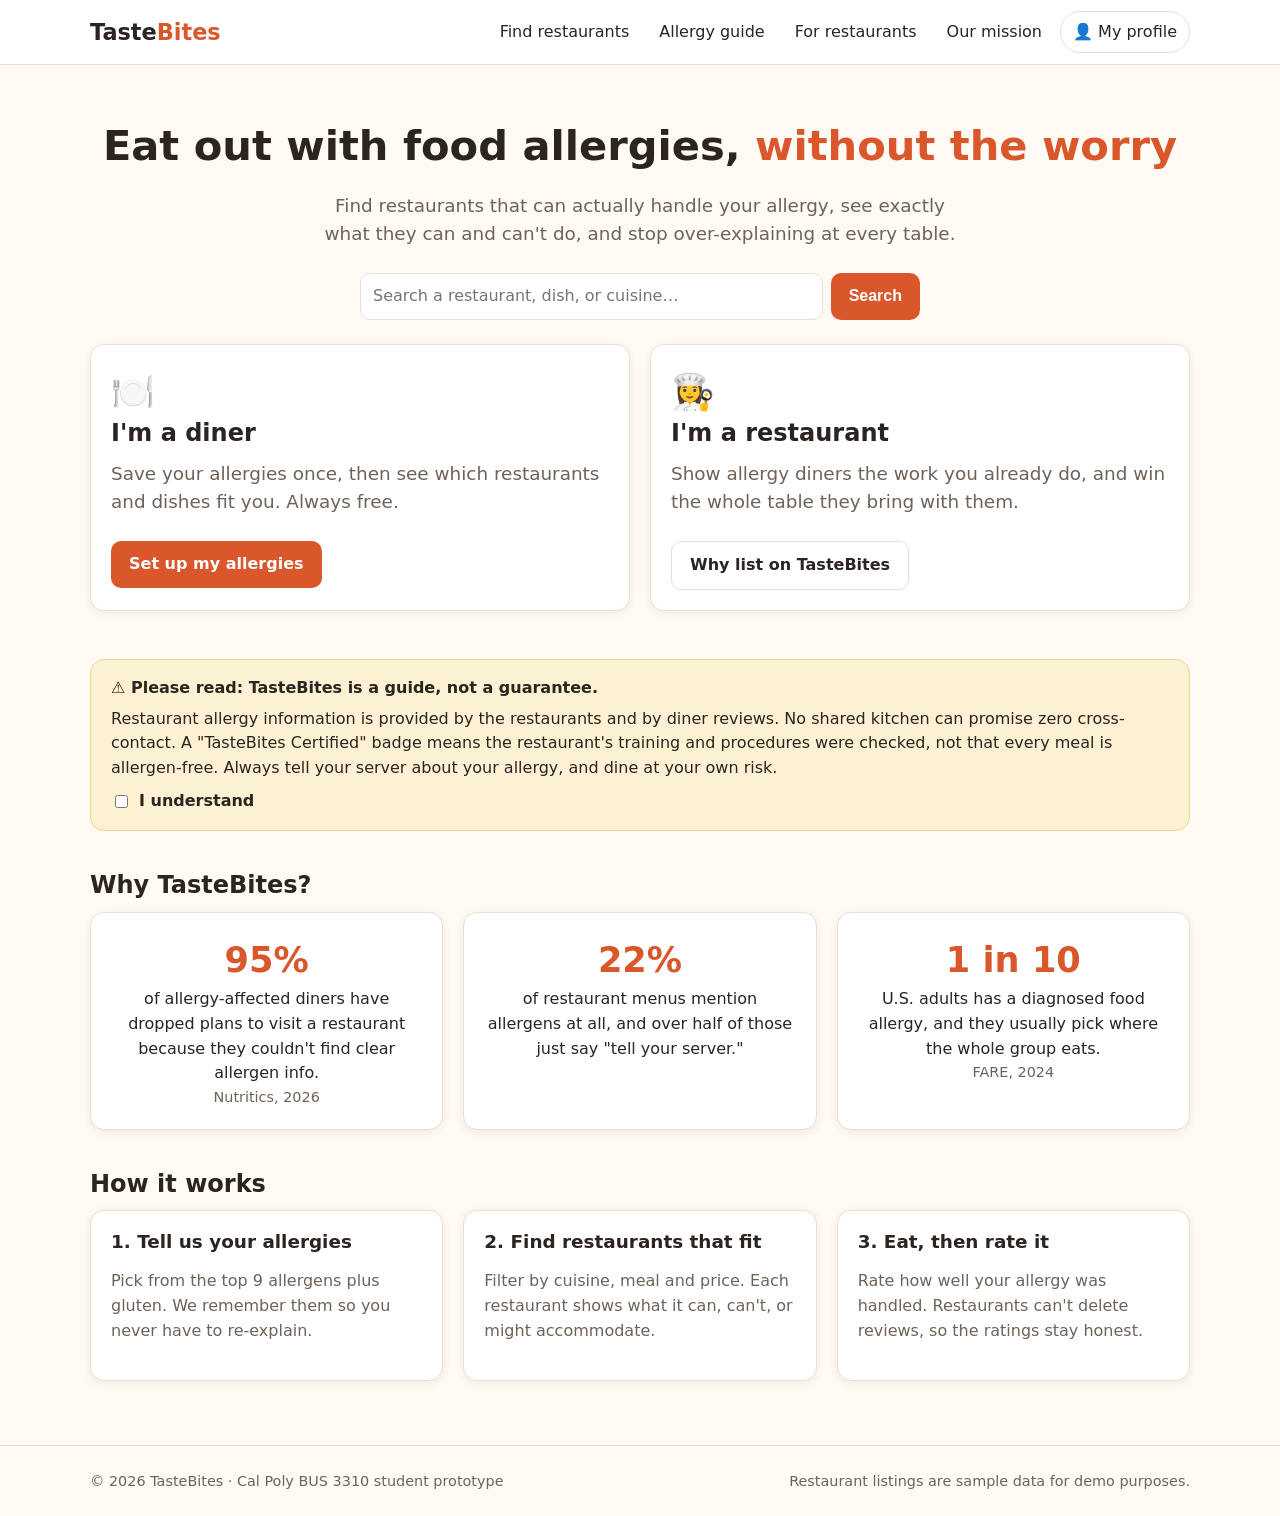
==== index.html @ 75a5776f "Add first TasteBites website prototype Plain HTML/CSS/JS site with 8 pages based on the project docs" ====
<!DOCTYPE html>
<html lang="en">
<head>
  <meta charset="UTF-8">
  <meta name="viewport" content="width=device-width, initial-scale=1.0">
  <title>TasteBites – Eat out with food allergies, confidently</title>
  <meta name="description" content="TasteBites connects diners who have food allergies with restaurants that can accommodate them.">
  <link rel="stylesheet" href="css/styles.css">
</head>
<body>

  <!-- ===== Header (same on every page) ===== -->
  <header class="site-header">
    <div class="container">
      <a class="logo" href="index.html">Taste<span>Bites</span></a>
      <button class="menu-toggle" aria-label="Open menu" aria-expanded="false">☰</button>
      <nav class="nav-links">
        <a href="find.html">Find restaurants</a>
        <a href="learn.html">Allergy guide</a>
        <a href="for-restaurants.html">For restaurants</a>
        <a href="about.html">Our mission</a>
        <a href="profile.html" class="profile-link">👤 My profile</a>
      </nav>
    </div>
  </header>

  <main>
    <div class="container">

      <!-- ===== Opening screen: search + "who are you?" ===== -->
      <section class="hero">
        <h1>Eat out with food allergies, <span style="color: var(--brand)">without the worry</span></h1>
        <p>Find restaurants that can actually handle your allergy, see exactly what they can and can't do, and stop over-explaining at every table.</p>

        <form class="search-big" action="find.html" method="get" role="search">
          <input type="search" name="q" placeholder="Search a restaurant, dish, or cuisine…" aria-label="Search restaurants">
          <button class="btn" type="submit">Search</button>
        </form>

        <div class="role-choice">
          <a class="card role-card" href="profile.html">
            <div class="emoji">🍽️</div>
            <h2>I'm a diner</h2>
            <p class="muted">Save your allergies once, then see which restaurants and dishes fit you. Always free.</p>
            <span class="btn">Set up my allergies</span>
          </a>
          <a class="card role-card" href="for-restaurants.html">
            <div class="emoji">👩‍🍳</div>
            <h2>I'm a restaurant</h2>
            <p class="muted">Show allergy diners the work you already do, and win the whole table they bring with them.</p>
            <span class="btn secondary">Why list on TasteBites</span>
          </a>
        </div>
      </section>

      <!-- ===== Disclaimer (diner must tick "I understand") ===== -->
      <section>
        <div class="disclaimer" data-accept>
          <strong>⚠️ Please read: TasteBites is a guide, not a guarantee.</strong>
          <p style="margin: 6px 0 0">
            Restaurant allergy information is provided by the restaurants and by diner reviews.
            No shared kitchen can promise zero cross-contact. A "TasteBites Certified" badge means the
            restaurant's training and procedures were checked, not that every meal is allergen-free.
            Always tell your server about your allergy, and dine at your own risk.
          </p>
          <label><input type="checkbox"> I understand</label>
        </div>
      </section>

      <!-- ===== Why it matters ===== -->
      <section>
        <h2>Why TasteBites?</h2>
        <div class="grid-3">
          <div class="card stat">
            <strong>95%</strong>
            of allergy-affected diners have dropped plans to visit a restaurant because they couldn't find clear allergen info.
            <div class="small muted">Nutritics, 2026</div>
          </div>
          <div class="card stat">
            <strong>22%</strong>
            of restaurant menus mention allergens at all, and over half of those just say "tell your server."
          </div>
          <div class="card stat">
            <strong>1 in 10</strong>
            U.S. adults has a diagnosed food allergy, and they usually pick where the whole group eats.
            <div class="small muted">FARE, 2024</div>
          </div>
        </div>
      </section>

      <!-- ===== How it works ===== -->
      <section>
        <h2>How it works</h2>
        <div class="grid-3">
          <div class="card">
            <h3>1. Tell us your allergies</h3>
            <p class="muted">Pick from the top 9 allergens plus gluten. We remember them so you never have to re-explain.</p>
          </div>
          <div class="card">
            <h3>2. Find restaurants that fit</h3>
            <p class="muted">Filter by cuisine, meal and price. Each restaurant shows what it can, can't, or might accommodate.</p>
          </div>
          <div class="card">
            <h3>3. Eat, then rate it</h3>
            <p class="muted">Rate how well your allergy was handled. Restaurants can't delete reviews, so the ratings stay honest.</p>
          </div>
        </div>
      </section>

    </div>
  </main>

  <!-- ===== Footer (same on every page) ===== -->
  <footer class="site-footer">
    <div class="container">
      <span>© 2026 TasteBites · Cal Poly BUS 3310 student prototype</span>
      <span>Restaurant listings are sample data for demo purposes.</span>
    </div>
  </footer>

  <script src="js/data.js"></script>
  <script src="js/common.js"></script>
</body>
</html>
---- css/styles.css ----
/* =========================================================
   TasteBites – shared styles for every page
   Colors live in :root so the whole look can be changed in one place.
   ========================================================= */

:root {
  --bg: #fffaf4;          /* warm cream page background */
  --surface: #ffffff;     /* cards */
  --ink: #2b2420;         /* main text */
  --muted: #6f6259;       /* secondary text */
  --line: #eadfd3;        /* borders */
  --brand: #d9572b;       /* TasteBites orange */
  --brand-dark: #b4441d;
  --brand-soft: #fde8dc;
  --safe: #2f7d4f;        /* "can accommodate" green */
  --safe-soft: #e3f3e8;
  --ask: #9a6a00;         /* "ask staff" amber */
  --ask-soft: #fdf1d3;
  --no: #b3261e;          /* "cannot accommodate" red */
  --no-soft: #fbe2df;
  --radius: 14px;
  --shadow: 0 2px 10px rgba(60, 35, 20, 0.08);
}

* { box-sizing: border-box; }

body {
  margin: 0;
  font-family: system-ui, -apple-system, "Segoe UI", Roboto, Helvetica, Arial, sans-serif;
  background: var(--bg);
  color: var(--ink);
  line-height: 1.55;
}

img { max-width: 100%; }
a { color: var(--brand-dark); }
h1, h2, h3 { line-height: 1.2; margin: 0 0 0.5em; }
h1 { font-size: clamp(1.8rem, 4vw, 2.6rem); }
h2 { font-size: 1.5rem; }
h3 { font-size: 1.15rem; }

.container { width: min(1100px, 100% - 32px); margin-inline: auto; }
.narrow { width: min(760px, 100% - 32px); margin-inline: auto; }
main { padding: 32px 0 64px; }
.muted { color: var(--muted); }
.small { font-size: 0.9rem; }

/* ---------- Header / navigation ---------- */
.site-header {
  background: var(--surface);
  border-bottom: 1px solid var(--line);
  position: sticky;
  top: 0;
  z-index: 1000;
}
.site-header .container {
  display: flex;
  align-items: center;
  justify-content: space-between;
  gap: 16px;
  min-height: 64px;
}
.logo {
  font-weight: 800;
  font-size: 1.4rem;
  text-decoration: none;
  color: var(--ink);
}
.logo span { color: var(--brand); }
.nav-links { display: flex; gap: 6px; align-items: center; }
.nav-links a {
  text-decoration: none;
  color: var(--ink);
  padding: 8px 12px;
  border-radius: 8px;
  font-weight: 500;
}
.nav-links a:hover, .nav-links a.active { background: var(--brand-soft); color: var(--brand-dark); }
.nav-links a.profile-link {
  border: 1px solid var(--line);
  border-radius: 999px;
}
.menu-toggle {
  display: none;
  background: none;
  border: 1px solid var(--line);
  border-radius: 8px;
  font-size: 1.3rem;
  padding: 4px 10px;
  cursor: pointer;
}
@media (max-width: 860px) {
  .menu-toggle { display: block; }
  .nav-links {
    display: none;
    position: absolute;
    top: 64px; left: 0; right: 0;
    flex-direction: column;
    align-items: stretch;
    background: var(--surface);
    border-bottom: 1px solid var(--line);
    padding: 8px 16px 16px;
  }
  .nav-links.open { display: flex; }
}

/* ---------- Footer ---------- */
.site-footer {
  border-top: 1px solid var(--line);
  padding: 24px 0;
  color: var(--muted);
  font-size: 0.9rem;
}
.site-footer .container { display: flex; flex-wrap: wrap; justify-content: space-between; gap: 12px; }

/* ---------- Buttons ---------- */
.btn {
  display: inline-block;
  background: var(--brand);
  color: #fff;
  border: none;
  border-radius: 10px;
  padding: 11px 18px;
  font-size: 1rem;
  font-weight: 600;
  text-decoration: none;
  cursor: pointer;
}
.btn:hover { background: var(--brand-dark); }
.btn.secondary { background: var(--surface); color: var(--ink); border: 1px solid var(--line); }
.btn.secondary:hover { background: var(--brand-soft); }
.btn:disabled { opacity: 0.5; cursor: not-allowed; }

/* ---------- Cards and layout helpers ---------- */
.card {
  background: var(--surface);
  border: 1px solid var(--line);
  border-radius: var(--radius);
  padding: 20px;
  box-shadow: var(--shadow);
}
.grid-2 { display: grid; grid-template-columns: repeat(auto-fit, minmax(280px, 1fr)); gap: 20px; }
.grid-3 { display: grid; grid-template-columns: repeat(auto-fit, minmax(240px, 1fr)); gap: 20px; }
.stack > * + * { margin-top: 16px; }
/* Items side by side in a grid should line up at the top */
.grid-2 > * + *, .grid-3 > * + *, .grid-2 > .field + .field { margin-top: 0; }
section + section { margin-top: 40px; }

/* ---------- Home page ---------- */
.hero { text-align: center; padding: 24px 0 8px; }
.hero p { font-size: 1.15rem; color: var(--muted); max-width: 640px; margin: 0 auto 24px; }
.role-choice { display: grid; grid-template-columns: repeat(auto-fit, minmax(260px, 1fr)); gap: 20px; margin-top: 24px; }
.role-card {
  display: block;
  text-decoration: none;
  color: inherit;
  text-align: left;
  transition: transform 0.15s, border-color 0.15s;
}
.role-card:hover { transform: translateY(-3px); border-color: var(--brand); }
.role-card .emoji { font-size: 2.2rem; }
.search-big { display: flex; gap: 8px; max-width: 560px; margin: 0 auto; }
.search-big input { flex: 1; }

.stat { text-align: center; }
.stat strong { display: block; font-size: 2.2rem; color: var(--brand); }

/* ---------- Disclaimer ---------- */
.disclaimer {
  background: var(--ask-soft);
  border: 1px solid #f0d58a;
  border-radius: var(--radius);
  padding: 16px 20px;
}
.disclaimer label { display: flex; gap: 8px; align-items: center; font-weight: 600; margin-top: 8px; }
.disclaimer.accepted { background: var(--safe-soft); border-color: #b9dfc6; }

/* ---------- Forms ---------- */
label { font-weight: 600; }
input[type="text"], input[type="email"], input[type="tel"], input[type="search"],
select, textarea {
  width: 100%;
  font: inherit;
  padding: 10px 12px;
  border: 1px solid var(--line);
  border-radius: 10px;
  background: #fff;
  color: var(--ink);
}
textarea { min-height: 90px; resize: vertical; }
.field { display: flex; flex-direction: column; gap: 6px; }
.field + .field { margin-top: 14px; }
fieldset { border: 1px solid var(--line); border-radius: var(--radius); padding: 14px 16px; margin: 0; }
legend { font-weight: 700; padding: 0 6px; }
.check-grid { display: grid; grid-template-columns: repeat(auto-fill, minmax(160px, 1fr)); gap: 6px 14px; }
.check-grid label, .check-list label { font-weight: 400; display: flex; gap: 8px; align-items: center; }
.check-list { display: flex; flex-direction: column; gap: 4px; }
.saved-msg { color: var(--safe); font-weight: 600; }

/* ---------- Find restaurants page ---------- */
.find-layout { display: grid; grid-template-columns: 280px 1fr; gap: 24px; align-items: start; }
@media (max-width: 860px) { .find-layout { grid-template-columns: 1fr; } }
.filters { position: sticky; top: 80px; }
.filters summary { cursor: pointer; font-size: 1.1rem; }
@media (max-width: 860px) { .filters { position: static; } }
.filters fieldset + fieldset { margin-top: 14px; }
#map { height: 320px; border-radius: var(--radius); border: 1px solid var(--line); margin-bottom: 20px; }
.map-fallback { display: flex; align-items: center; justify-content: center; background: var(--brand-soft); color: var(--muted); }
.result-card { display: flex; flex-direction: column; gap: 8px; }
.result-card h3 a { text-decoration: none; color: var(--ink); }
.result-card h3 a:hover { color: var(--brand-dark); }
.results { display: grid; gap: 16px; }
.meta { display: flex; flex-wrap: wrap; gap: 6px 14px; color: var(--muted); font-size: 0.92rem; }

/* ---------- Badges / chips ---------- */
.badge {
  display: inline-flex;
  align-items: center;
  gap: 4px;
  font-size: 0.82rem;
  font-weight: 600;
  padding: 3px 10px;
  border-radius: 999px;
  background: var(--brand-soft);
  color: var(--brand-dark);
}
.badge.certified { background: var(--safe-soft); color: var(--safe); }
.badge.self { background: #eee8e2; color: var(--muted); }
.chips { display: flex; flex-wrap: wrap; gap: 6px; }
.chip { font-size: 0.82rem; padding: 3px 10px; border-radius: 999px; border: 1px solid var(--line); }
.chip.yes { background: var(--safe-soft); color: var(--safe); border-color: #b9dfc6; }
.chip.ask { background: var(--ask-soft); color: var(--ask); border-color: #f0d58a; }
.chip.no { background: var(--no-soft); color: var(--no); border-color: #f2b8b2; }
.match { font-weight: 600; }
.match.good { color: var(--safe); }
.match.warn { color: var(--ask); }
.match.bad { color: var(--no); }

/* ---------- Restaurant profile page ---------- */
.profile-head { display: flex; flex-wrap: wrap; justify-content: space-between; gap: 16px; align-items: flex-start; }
.allergen-table { width: 100%; border-collapse: collapse; }
.allergen-table th, .allergen-table td { text-align: left; padding: 8px 6px; border-bottom: 1px solid var(--line); vertical-align: top; }
.menu-item { padding: 12px 14px; border: 1px solid var(--line); border-radius: 10px; }
.menu-item + .menu-item { margin-top: 10px; }
.menu-item.fits { border-color: #9fd3b2; background: var(--safe-soft); }
.menu-item.contains { opacity: 0.75; }
.menu-item .top { display: flex; justify-content: space-between; gap: 10px; font-weight: 600; }
.review + .review { border-top: 1px solid var(--line); padding-top: 12px; margin-top: 12px; }
.stars { color: #e0a100; letter-spacing: 1px; }
.notice { background: var(--brand-soft); border-radius: 10px; padding: 12px 14px; }

/* ---------- Pricing ---------- */
.price-card { display: flex; flex-direction: column; gap: 10px; }
.price-card .price { font-size: 2rem; font-weight: 800; }
.price-card ul { padding-left: 20px; margin: 0; flex: 1; }
.price-card.featured { border: 2px solid var(--brand); }

/* ---------- Learn page ---------- */
.allergen-cards .card h3 { display: flex; gap: 8px; align-items: center; }

.hidden { display: none !important; }
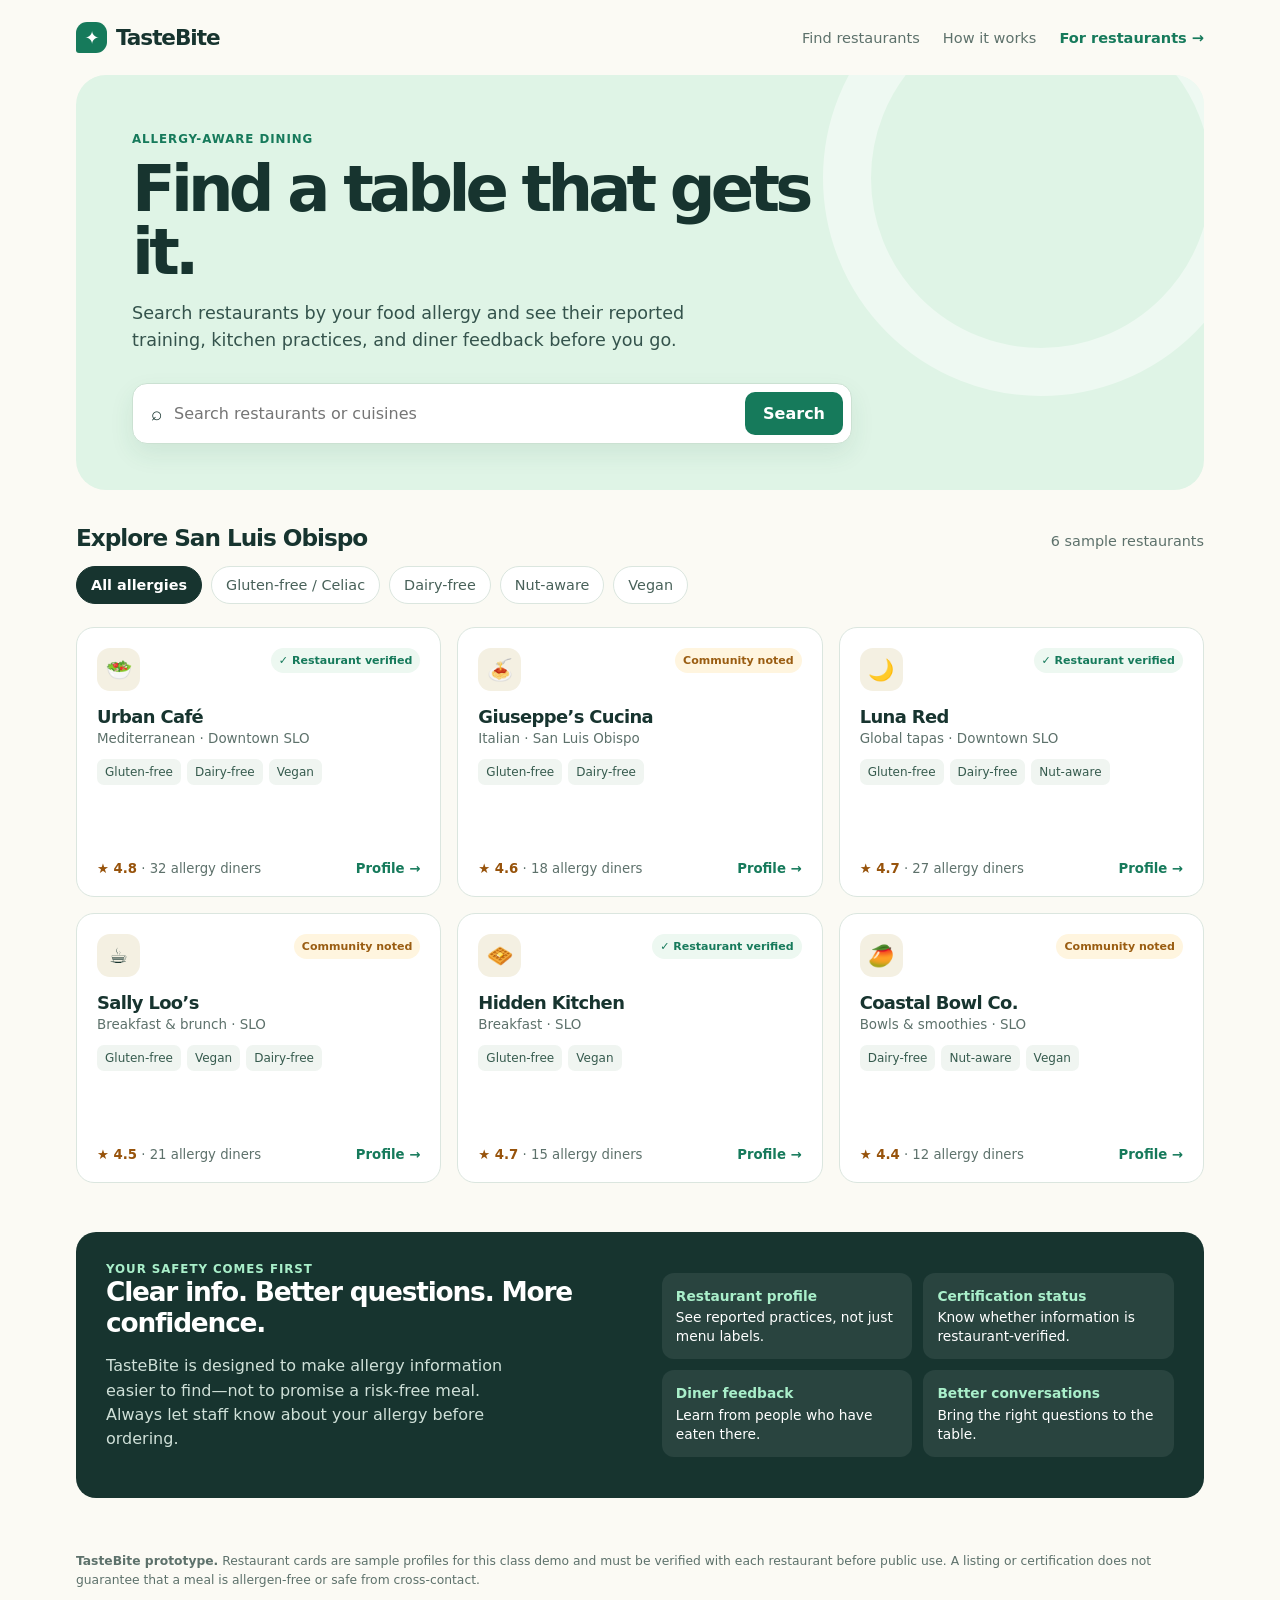
==== commit e057fb69: "Add files via upload" ====
--- a/index.html
+++ b/index.html
@@ -1,124 +1,60 @@
-<!DOCTYPE html>
+<!doctype html>
 <html lang="en">
 <head>
-  <meta charset="UTF-8">
-  <meta name="viewport" content="width=device-width, initial-scale=1.0">
-  <title>TasteBites – Eat out with food allergies, confidently</title>
-  <meta name="description" content="TasteBites connects diners who have food allergies with restaurants that can accommodate them.">
-  <link rel="stylesheet" href="css/styles.css">
+  <meta charset="utf-8" />
+  <meta name="viewport" content="width=device-width, initial-scale=1" />
+  <title>TasteBite | Eat out with more confidence</title>
+  <style>
+    :root { --ink:#17342f; --muted:#5d716b; --cream:#fbfaf4; --mint:#dff4e6; --green:#167a5b; --coral:#ef7259; --line:#dbe6df; --card:#fff; }
+    * { box-sizing:border-box; }
+    body { margin:0; color:var(--ink); background:var(--cream); font-family: Inter, ui-sans-serif, system-ui, -apple-system, BlinkMacSystemFont, "Segoe UI", sans-serif; }
+    button,input { font:inherit; } button { cursor:pointer; }
+    header { max-width:1180px; margin:auto; display:flex; align-items:center; justify-content:space-between; padding:22px 26px; }
+    .brand { font-weight:800; font-size:1.35rem; letter-spacing:-.05em; display:flex; align-items:center; gap:9px; } .brand-mark { display:grid; place-items:center; width:31px; height:31px; background:var(--green); color:#fff; border-radius:11px 11px 11px 3px; font-size:18px; }
+    nav { display:flex; gap:23px; align-items:center; } nav a { color:var(--muted); text-decoration:none; font-size:.91rem; } .nav-cta { color:var(--green); font-weight:750; }
+    .hero { background:var(--mint); border-radius:30px; max-width:1128px; margin:0 auto 34px; padding:57px 56px 46px; min-height:390px; position:relative; overflow:hidden; }
+    .hero:after { content:""; position:absolute; width:340px; height:340px; right:-55px; top:-115px; border:48px solid rgba(255,255,255,.45); border-radius:50%; }
+    .eyebrow { color:var(--green); font-weight:800; letter-spacing:.08em; font-size:.74rem; text-transform:uppercase; }
+    h1 { font-size:clamp(2.45rem,5vw,4.45rem); max-width:740px; line-height:.99; letter-spacing:-.075em; margin:12px 0 15px; position:relative; z-index:1; }
+    .hero p { font-size:1.1rem; line-height:1.55; max-width:590px; color:#34534c; margin:0 0 29px; position:relative; z-index:1; }
+    .searchbar { position:relative; z-index:1; background:#fff; border:1px solid #cbe1d2; box-shadow:0 10px 24px rgba(34,99,72,.09); max-width:720px; display:flex; align-items:center; padding:8px 8px 8px 18px; border-radius:15px; }
+    .searchbar span { font-size:1.2rem; margin-right:10px; } .searchbar input { flex:1; min-width:0; border:0; outline:0; color:var(--ink); background:transparent; }
+    .searchbar button { border:0; padding:12px 18px; border-radius:10px; background:var(--green); color:#fff; font-weight:750; }
+    main { max-width:1128px; padding:0 0 54px; margin:auto; } .section-title { display:flex; justify-content:space-between; align-items:baseline; margin:0 0 15px; } h2 { font-size:1.45rem; letter-spacing:-.045em; margin:0; } .result-count { color:var(--muted); font-size:.9rem; }
+    .filters { display:flex; flex-wrap:wrap; gap:9px; margin-bottom:23px; } .filter { padding:10px 14px; border-radius:999px; border:1px solid var(--line); background:#fff; color:#486159; font-size:.9rem; } .filter.active { background:var(--ink); border-color:var(--ink); color:white; font-weight:700; }
+    .grid { display:grid; grid-template-columns:repeat(3,1fr); gap:16px; } .card { background:var(--card); border:1px solid var(--line); border-radius:18px; padding:20px; min-height:270px; display:flex; flex-direction:column; transition:.18s ease; } .card:hover { transform:translateY(-3px); box-shadow:0 12px 25px rgba(26,64,51,.1); }
+    .card-top { display:flex; justify-content:space-between; gap:12px; align-items:flex-start; } .place-icon { height:43px; width:43px; display:grid; place-items:center; font-size:21px; background:#f4f0e2; border-radius:13px; } .verified { color:var(--green); background:#edf8f1; padding:6px 8px; border-radius:999px; font-size:.69rem; font-weight:800; white-space:nowrap; } .community { color:#9a5d12; background:#fff5df; padding:6px 8px; border-radius:999px; font-size:.69rem; font-weight:800; white-space:nowrap; }
+    .card h3 { letter-spacing:-.035em; font-size:1.12rem; margin:15px 0 4px; } .location { color:var(--muted); font-size:.84rem; margin:0 0 13px; } .tags { display:flex; flex-wrap:wrap; gap:6px; } .tag { color:#355a4d; background:#f0f5f1; font-size:.75rem; padding:6px 8px; border-radius:7px; }
+    .rating-row { margin-top:auto; padding-top:17px; display:flex; align-items:center; justify-content:space-between; color:var(--muted); font-size:.83rem; } .rating { color:#97530b; font-weight:800; } .details { border:0; background:transparent; color:var(--green); font-weight:800; padding:0; }
+    .empty { display:none; text-align:center; grid-column:1/-1; padding:45px; color:var(--muted); background:white; border:1px dashed var(--line); border-radius:16px; }
+    .trust { margin-top:49px; display:grid; grid-template-columns:1.05fr 1fr; gap:18px; background:var(--ink); padding:30px; border-radius:20px; color:#fff; } .trust h2 { font-size:1.65rem; } .trust p { color:#cfe0d8; line-height:1.52; max-width:425px; } .trust-list { display:grid; grid-template-columns:1fr 1fr; gap:11px; align-content:center; } .trust-item { background:rgba(255,255,255,.08); padding:14px; border-radius:12px; font-size:.86rem; line-height:1.35; } .trust-item b { display:block; color:#a9efca; margin-bottom:3px; }
+    footer { max-width:1128px; margin:auto; padding:0 0 35px; color:var(--muted); font-size:.77rem; line-height:1.55; }
+    dialog { border:0; border-radius:22px; padding:0; width:min(600px,calc(100% - 28px)); box-shadow:0 20px 70px rgba(0,0,0,.3); } dialog::backdrop { background:rgba(16,40,33,.56); } .modal { padding:30px; } .modal-head { display:flex; justify-content:space-between; gap:20px; } .modal h2 { font-size:1.65rem; margin-bottom:5px; } .close { border:0; background:#eef3ef; height:33px; width:33px; border-radius:50%; font-size:20px; } .modal p { color:var(--muted); line-height:1.5; } .practice { border-top:1px solid var(--line); padding:13px 0; display:flex; gap:11px; } .check { color:var(--green); font-weight:900; } .modal-note { margin-top:12px; border-radius:11px; background:#fff5df; color:#73521e!important; padding:12px; font-size:.83rem; }
+    @media(max-width:760px) { header { padding:18px 18px; } nav a:not(.nav-cta) { display:none; } .hero { border-radius:0; padding:46px 20px 38px; } main,footer { padding-left:18px; padding-right:18px; } .grid { grid-template-columns:1fr; } .trust { grid-template-columns:1fr; } .trust-list { grid-template-columns:1fr; } .searchbar button { padding:11px 12px; } }
+  </style>
 </head>
 <body>
-
-  <!-- ===== Header (same on every page) ===== -->
-  <header class="site-header">
-    <div class="container">
-      <a class="logo" href="index.html">Taste<span>Bites</span></a>
-      <button class="menu-toggle" aria-label="Open menu" aria-expanded="false">☰</button>
-      <nav class="nav-links">
-        <a href="find.html">Find restaurants</a>
-        <a href="learn.html">Allergy guide</a>
-        <a href="for-restaurants.html">For restaurants</a>
-        <a href="about.html">Our mission</a>
-        <a href="profile.html" class="profile-link">👤 My profile</a>
-      </nav>
-    </div>
-  </header>
-
+  <header><div class="brand"><span class="brand-mark">✦</span>TasteBite</div><nav><a href="#restaurants">Find restaurants</a><a href="#how-it-works">How it works</a><a class="nav-cta" href="#restaurants">For restaurants →</a></nav></header>
+  <section class="hero"><div class="eyebrow">Allergy-aware dining</div><h1>Find a table that gets it.</h1><p>Search restaurants by your food allergy and see their reported training, kitchen practices, and diner feedback before you go.</p><div class="searchbar"><span>⌕</span><input id="search" type="search" placeholder="Search restaurants or cuisines" aria-label="Search restaurants" /><button id="searchButton">Search</button></div></section>
   <main>
-    <div class="container">
-
-      <!-- ===== Opening screen: search + "who are you?" ===== -->
-      <section class="hero">
-        <h1>Eat out with food allergies, <span style="color: var(--brand)">without the worry</span></h1>
-        <p>Find restaurants that can actually handle your allergy, see exactly what they can and can't do, and stop over-explaining at every table.</p>
-
-        <form class="search-big" action="find.html" method="get" role="search">
-          <input type="search" name="q" placeholder="Search a restaurant, dish, or cuisine…" aria-label="Search restaurants">
-          <button class="btn" type="submit">Search</button>
-        </form>
-
-        <div class="role-choice">
-          <a class="card role-card" href="profile.html">
-            <div class="emoji">🍽️</div>
-            <h2>I'm a diner</h2>
-            <p class="muted">Save your allergies once, then see which restaurants and dishes fit you. Always free.</p>
-            <span class="btn">Set up my allergies</span>
-          </a>
-          <a class="card role-card" href="for-restaurants.html">
-            <div class="emoji">👩‍🍳</div>
-            <h2>I'm a restaurant</h2>
-            <p class="muted">Show allergy diners the work you already do, and win the whole table they bring with them.</p>
-            <span class="btn secondary">Why list on TasteBites</span>
-          </a>
-        </div>
-      </section>
-
-      <!-- ===== Disclaimer (diner must tick "I understand") ===== -->
-      <section>
-        <div class="disclaimer" data-accept>
-          <strong>⚠️ Please read: TasteBites is a guide, not a guarantee.</strong>
-          <p style="margin: 6px 0 0">
-            Restaurant allergy information is provided by the restaurants and by diner reviews.
-            No shared kitchen can promise zero cross-contact. A "TasteBites Certified" badge means the
-            restaurant's training and procedures were checked, not that every meal is allergen-free.
-            Always tell your server about your allergy, and dine at your own risk.
-          </p>
-          <label><input type="checkbox"> I understand</label>
-        </div>
-      </section>
-
-      <!-- ===== Why it matters ===== -->
-      <section>
-        <h2>Why TasteBites?</h2>
-        <div class="grid-3">
-          <div class="card stat">
-            <strong>95%</strong>
-            of allergy-affected diners have dropped plans to visit a restaurant because they couldn't find clear allergen info.
-            <div class="small muted">Nutritics, 2026</div>
-          </div>
-          <div class="card stat">
-            <strong>22%</strong>
-            of restaurant menus mention allergens at all, and over half of those just say "tell your server."
-          </div>
-          <div class="card stat">
-            <strong>1 in 10</strong>
-            U.S. adults has a diagnosed food allergy, and they usually pick where the whole group eats.
-            <div class="small muted">FARE, 2024</div>
-          </div>
-        </div>
-      </section>
-
-      <!-- ===== How it works ===== -->
-      <section>
-        <h2>How it works</h2>
-        <div class="grid-3">
-          <div class="card">
-            <h3>1. Tell us your allergies</h3>
-            <p class="muted">Pick from the top 9 allergens plus gluten. We remember them so you never have to re-explain.</p>
-          </div>
-          <div class="card">
-            <h3>2. Find restaurants that fit</h3>
-            <p class="muted">Filter by cuisine, meal and price. Each restaurant shows what it can, can't, or might accommodate.</p>
-          </div>
-          <div class="card">
-            <h3>3. Eat, then rate it</h3>
-            <p class="muted">Rate how well your allergy was handled. Restaurants can't delete reviews, so the ratings stay honest.</p>
-          </div>
-        </div>
-      </section>
-
-    </div>
+    <section id="restaurants"><div class="section-title"><h2>Explore San Luis Obispo</h2><span class="result-count" id="resultCount"></span></div><div class="filters" aria-label="Allergy filters"><button class="filter active" data-filter="All">All allergies</button><button class="filter" data-filter="Gluten-free">Gluten-free / Celiac</button><button class="filter" data-filter="Dairy-free">Dairy-free</button><button class="filter" data-filter="Nut-aware">Nut-aware</button><button class="filter" data-filter="Vegan">Vegan</button></div><div class="grid" id="restaurantGrid"></div><div id="empty" class="empty"><strong>No matches yet.</strong><br>Try another search or allergy filter.</div></section>
+    <section id="how-it-works" class="trust"><div><div class="eyebrow" style="color:#a9efca">Your safety comes first</div><h2>Clear info. Better questions. More confidence.</h2><p>TasteBite is designed to make allergy information easier to find—not to promise a risk-free meal. Always let staff know about your allergy before ordering.</p></div><div class="trust-list"><div class="trust-item"><b>Restaurant profile</b>See reported practices, not just menu labels.</div><div class="trust-item"><b>Certification status</b>Know whether information is restaurant-verified.</div><div class="trust-item"><b>Diner feedback</b>Learn from people who have eaten there.</div><div class="trust-item"><b>Better conversations</b>Bring the right questions to the table.</div></div></section>
   </main>
-
-  <!-- ===== Footer (same on every page) ===== -->
-  <footer class="site-footer">
-    <div class="container">
-      <span>© 2026 TasteBites · Cal Poly BUS 3310 student prototype</span>
-      <span>Restaurant listings are sample data for demo purposes.</span>
-    </div>
-  </footer>
-
-  <script src="js/data.js"></script>
-  <script src="js/common.js"></script>
+  <footer><b>TasteBite prototype.</b> Restaurant cards are sample profiles for this class demo and must be verified with each restaurant before public use. A listing or certification does not guarantee that a meal is allergen-free or safe from cross-contact.</footer>
+  <dialog id="detailsDialog"><div class="modal"><div class="modal-head"><div><div class="eyebrow">TasteBite demo profile</div><h2 id="modalName"></h2><p id="modalMeta"></p></div><button class="close" id="closeDialog" aria-label="Close">×</button></div><div id="modalPractices"></div><p class="modal-note">Before ordering: tell your server about your allergy and ask how your dish is prepared today. Cross-contact can still happen in any shared kitchen.</p></div></dialog>
+  <script>
+    const restaurants = [
+      {name:"Urban Café", cuisine:"Mediterranean · Downtown SLO", icon:"🥗", status:"Restaurant verified", verified:true, rating:"4.8", reviews:"32 allergy diners", tags:["Gluten-free","Dairy-free","Vegan"], practices:["Reported ingredient guidance available for staff","Allergy request communicated to kitchen","Menu choices can be discussed before ordering"]},
+      {name:"Giuseppe’s Cucina", cuisine:"Italian · San Luis Obispo", icon:"🍝", status:"Community noted", verified:false, rating:"4.6", reviews:"18 allergy diners", tags:["Gluten-free","Dairy-free"], practices:["Community feedback notes helpful staff communication","Ask about sauce ingredients and shared pasta water","Call ahead for celiac-related questions"]},
+      {name:"Luna Red", cuisine:"Global tapas · Downtown SLO", icon:"🌙", status:"Restaurant verified", verified:true, rating:"4.7", reviews:"27 allergy diners", tags:["Gluten-free","Dairy-free","Nut-aware"], practices:["Reported allergy-order process","Staff can discuss ingredients and modifications","Shared-kitchen risks should be discussed with staff"]},
+      {name:"Sally Loo’s", cuisine:"Breakfast & brunch · SLO", icon:"☕", status:"Community noted", verified:false, rating:"4.5", reviews:"21 allergy diners", tags:["Gluten-free","Vegan","Dairy-free"], practices:["Community feedback includes dietary modification options","Ask staff about bakery and shared-prep risks","Confirm current ingredients on the day of your visit"]},
+      {name:"Hidden Kitchen", cuisine:"Breakfast · SLO", icon:"🧇", status:"Restaurant verified", verified:true, rating:"4.7", reviews:"15 allergy diners", tags:["Gluten-free","Vegan"], practices:["Reported gluten-free options","Staff can discuss order notes","Ask about fryer and griddle cross-contact"]},
+      {name:"Coastal Bowl Co.", cuisine:"Bowls & smoothies · SLO", icon:"🥭", status:"Community noted", verified:false, rating:"4.4", reviews:"12 allergy diners", tags:["Dairy-free","Nut-aware","Vegan"], practices:["Ingredient substitutions are reported available","Ask about blender and topping cross-contact","Check protein powder ingredients before ordering"]}
+    ];
+    const grid=document.getElementById('restaurantGrid'), search=document.getElementById('search'), count=document.getElementById('resultCount'), empty=document.getElementById('empty'), dialog=document.getElementById('detailsDialog'); let active='All';
+    function render(){ const query=search.value.trim().toLowerCase(); const shown=restaurants.filter(r => (active==='All'||r.tags.includes(active)) && (r.name+' '+r.cuisine+' '+r.tags.join(' ')).toLowerCase().includes(query)); grid.innerHTML=shown.map((r,i)=>`<article class="card"><div class="card-top"><div class="place-icon">${r.icon}</div><span class="${r.verified?'verified':'community'}">${r.verified?'✓ ':''}${r.status}</span></div><h3>${r.name}</h3><p class="location">${r.cuisine}</p><div class="tags">${r.tags.map(t=>`<span class="tag">${t}</span>`).join('')}</div><div class="rating-row"><span><b class="rating">★ ${r.rating}</b> · ${r.reviews}</span><button class="details" data-index="${i}">Profile →</button></div></article>`).join(''); count.textContent=`${shown.length} sample ${shown.length===1?'restaurant':'restaurants'}`; empty.style.display=shown.length?'none':'block'; document.querySelectorAll('.details').forEach(b=>b.addEventListener('click',()=>openDetails(restaurants[b.dataset.index]))); }
+    function openDetails(r){ document.getElementById('modalName').textContent=r.name; document.getElementById('modalMeta').textContent=r.cuisine+' · '+r.status; document.getElementById('modalPractices').innerHTML=r.practices.map(p=>`<div class="practice"><span class="check">✓</span><span>${p}</span></div>`).join(''); dialog.showModal(); }
+    document.querySelectorAll('.filter').forEach(b=>b.addEventListener('click',()=>{document.querySelector('.filter.active').classList.remove('active');b.classList.add('active');active=b.dataset.filter;render()})); search.addEventListener('input',render); document.getElementById('searchButton').addEventListener('click',render); document.getElementById('closeDialog').addEventListener('click',()=>dialog.close()); render();
+  </script>
 </body>
 </html>
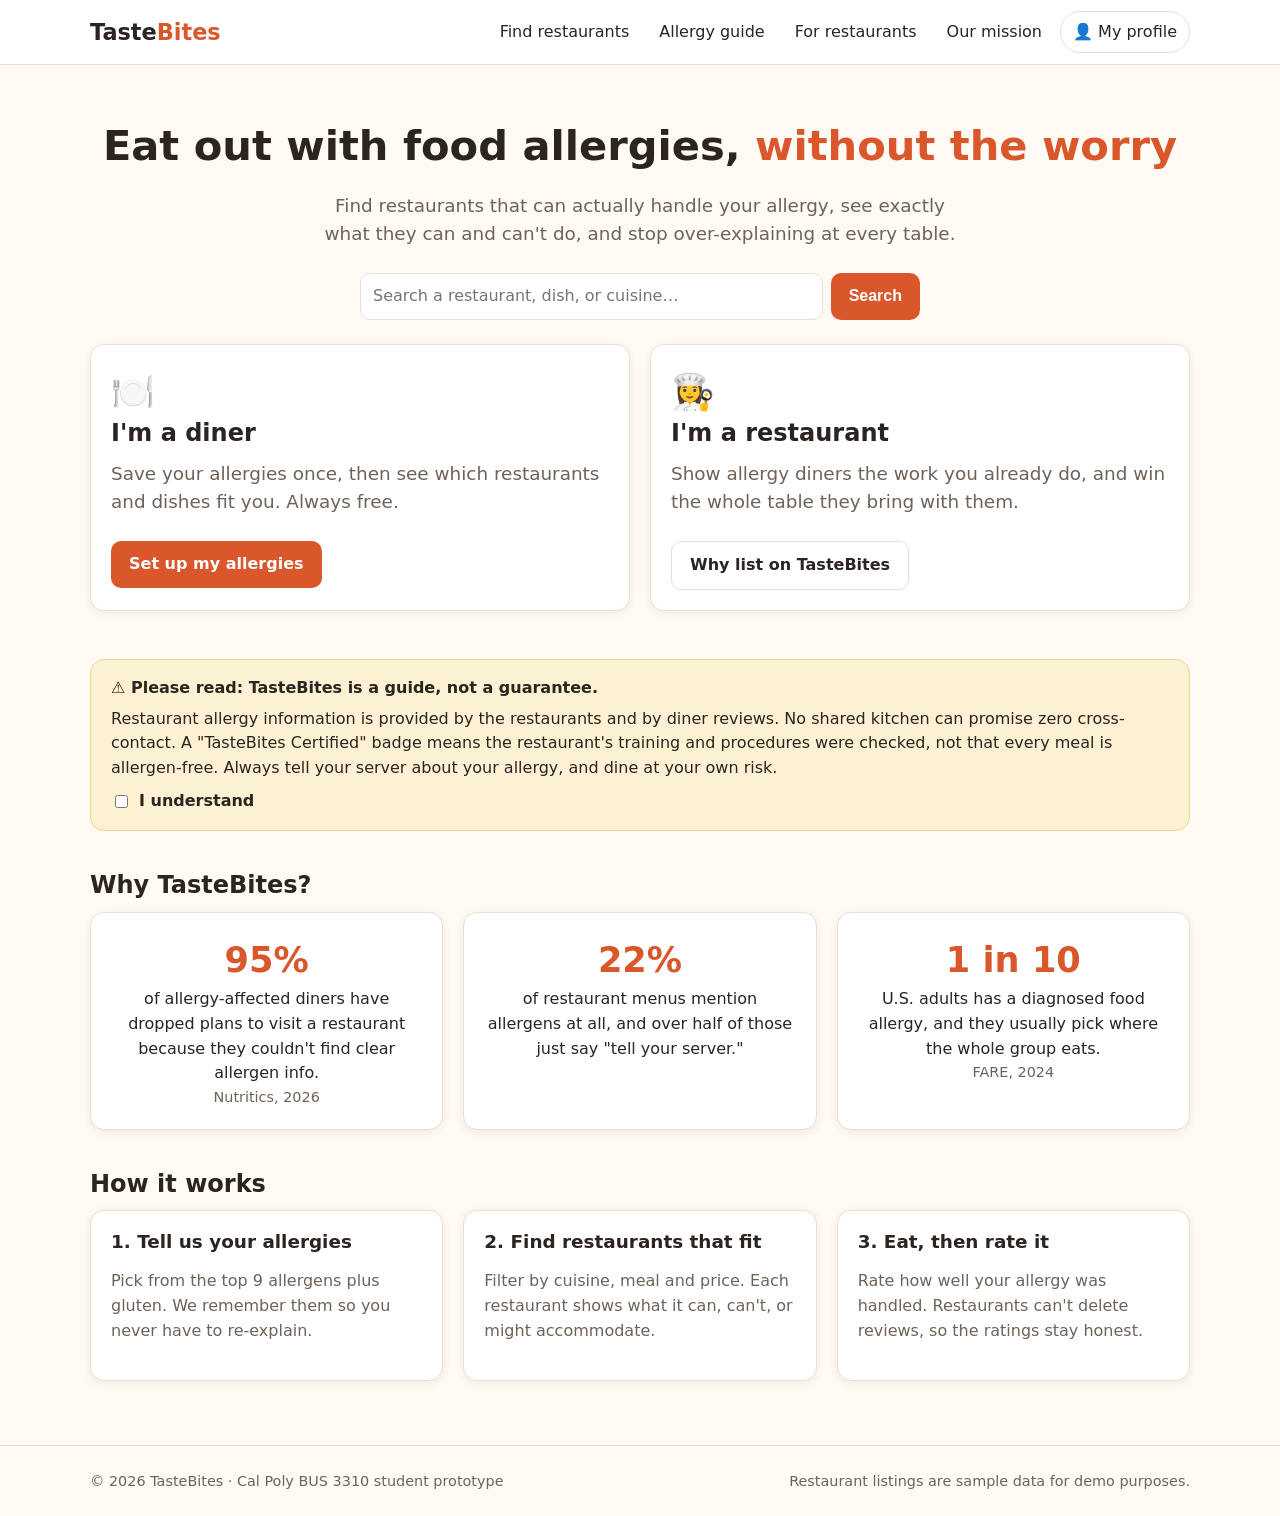
==== commit 798ac23f: "Restore prototype home page and keep Chloe's design as chloe-home.html Chloe's upload replaced index" ====
--- a/index.html
+++ b/index.html
@@ -1,60 +1,124 @@
-<!doctype html>
+<!DOCTYPE html>
 <html lang="en">
 <head>
-  <meta charset="utf-8" />
-  <meta name="viewport" content="width=device-width, initial-scale=1" />
-  <title>TasteBite | Eat out with more confidence</title>
-  <style>
-    :root { --ink:#17342f; --muted:#5d716b; --cream:#fbfaf4; --mint:#dff4e6; --green:#167a5b; --coral:#ef7259; --line:#dbe6df; --card:#fff; }
-    * { box-sizing:border-box; }
-    body { margin:0; color:var(--ink); background:var(--cream); font-family: Inter, ui-sans-serif, system-ui, -apple-system, BlinkMacSystemFont, "Segoe UI", sans-serif; }
-    button,input { font:inherit; } button { cursor:pointer; }
-    header { max-width:1180px; margin:auto; display:flex; align-items:center; justify-content:space-between; padding:22px 26px; }
-    .brand { font-weight:800; font-size:1.35rem; letter-spacing:-.05em; display:flex; align-items:center; gap:9px; } .brand-mark { display:grid; place-items:center; width:31px; height:31px; background:var(--green); color:#fff; border-radius:11px 11px 11px 3px; font-size:18px; }
-    nav { display:flex; gap:23px; align-items:center; } nav a { color:var(--muted); text-decoration:none; font-size:.91rem; } .nav-cta { color:var(--green); font-weight:750; }
-    .hero { background:var(--mint); border-radius:30px; max-width:1128px; margin:0 auto 34px; padding:57px 56px 46px; min-height:390px; position:relative; overflow:hidden; }
-    .hero:after { content:""; position:absolute; width:340px; height:340px; right:-55px; top:-115px; border:48px solid rgba(255,255,255,.45); border-radius:50%; }
-    .eyebrow { color:var(--green); font-weight:800; letter-spacing:.08em; font-size:.74rem; text-transform:uppercase; }
-    h1 { font-size:clamp(2.45rem,5vw,4.45rem); max-width:740px; line-height:.99; letter-spacing:-.075em; margin:12px 0 15px; position:relative; z-index:1; }
-    .hero p { font-size:1.1rem; line-height:1.55; max-width:590px; color:#34534c; margin:0 0 29px; position:relative; z-index:1; }
-    .searchbar { position:relative; z-index:1; background:#fff; border:1px solid #cbe1d2; box-shadow:0 10px 24px rgba(34,99,72,.09); max-width:720px; display:flex; align-items:center; padding:8px 8px 8px 18px; border-radius:15px; }
-    .searchbar span { font-size:1.2rem; margin-right:10px; } .searchbar input { flex:1; min-width:0; border:0; outline:0; color:var(--ink); background:transparent; }
-    .searchbar button { border:0; padding:12px 18px; border-radius:10px; background:var(--green); color:#fff; font-weight:750; }
-    main { max-width:1128px; padding:0 0 54px; margin:auto; } .section-title { display:flex; justify-content:space-between; align-items:baseline; margin:0 0 15px; } h2 { font-size:1.45rem; letter-spacing:-.045em; margin:0; } .result-count { color:var(--muted); font-size:.9rem; }
-    .filters { display:flex; flex-wrap:wrap; gap:9px; margin-bottom:23px; } .filter { padding:10px 14px; border-radius:999px; border:1px solid var(--line); background:#fff; color:#486159; font-size:.9rem; } .filter.active { background:var(--ink); border-color:var(--ink); color:white; font-weight:700; }
-    .grid { display:grid; grid-template-columns:repeat(3,1fr); gap:16px; } .card { background:var(--card); border:1px solid var(--line); border-radius:18px; padding:20px; min-height:270px; display:flex; flex-direction:column; transition:.18s ease; } .card:hover { transform:translateY(-3px); box-shadow:0 12px 25px rgba(26,64,51,.1); }
-    .card-top { display:flex; justify-content:space-between; gap:12px; align-items:flex-start; } .place-icon { height:43px; width:43px; display:grid; place-items:center; font-size:21px; background:#f4f0e2; border-radius:13px; } .verified { color:var(--green); background:#edf8f1; padding:6px 8px; border-radius:999px; font-size:.69rem; font-weight:800; white-space:nowrap; } .community { color:#9a5d12; background:#fff5df; padding:6px 8px; border-radius:999px; font-size:.69rem; font-weight:800; white-space:nowrap; }
-    .card h3 { letter-spacing:-.035em; font-size:1.12rem; margin:15px 0 4px; } .location { color:var(--muted); font-size:.84rem; margin:0 0 13px; } .tags { display:flex; flex-wrap:wrap; gap:6px; } .tag { color:#355a4d; background:#f0f5f1; font-size:.75rem; padding:6px 8px; border-radius:7px; }
-    .rating-row { margin-top:auto; padding-top:17px; display:flex; align-items:center; justify-content:space-between; color:var(--muted); font-size:.83rem; } .rating { color:#97530b; font-weight:800; } .details { border:0; background:transparent; color:var(--green); font-weight:800; padding:0; }
-    .empty { display:none; text-align:center; grid-column:1/-1; padding:45px; color:var(--muted); background:white; border:1px dashed var(--line); border-radius:16px; }
-    .trust { margin-top:49px; display:grid; grid-template-columns:1.05fr 1fr; gap:18px; background:var(--ink); padding:30px; border-radius:20px; color:#fff; } .trust h2 { font-size:1.65rem; } .trust p { color:#cfe0d8; line-height:1.52; max-width:425px; } .trust-list { display:grid; grid-template-columns:1fr 1fr; gap:11px; align-content:center; } .trust-item { background:rgba(255,255,255,.08); padding:14px; border-radius:12px; font-size:.86rem; line-height:1.35; } .trust-item b { display:block; color:#a9efca; margin-bottom:3px; }
-    footer { max-width:1128px; margin:auto; padding:0 0 35px; color:var(--muted); font-size:.77rem; line-height:1.55; }
-    dialog { border:0; border-radius:22px; padding:0; width:min(600px,calc(100% - 28px)); box-shadow:0 20px 70px rgba(0,0,0,.3); } dialog::backdrop { background:rgba(16,40,33,.56); } .modal { padding:30px; } .modal-head { display:flex; justify-content:space-between; gap:20px; } .modal h2 { font-size:1.65rem; margin-bottom:5px; } .close { border:0; background:#eef3ef; height:33px; width:33px; border-radius:50%; font-size:20px; } .modal p { color:var(--muted); line-height:1.5; } .practice { border-top:1px solid var(--line); padding:13px 0; display:flex; gap:11px; } .check { color:var(--green); font-weight:900; } .modal-note { margin-top:12px; border-radius:11px; background:#fff5df; color:#73521e!important; padding:12px; font-size:.83rem; }
-    @media(max-width:760px) { header { padding:18px 18px; } nav a:not(.nav-cta) { display:none; } .hero { border-radius:0; padding:46px 20px 38px; } main,footer { padding-left:18px; padding-right:18px; } .grid { grid-template-columns:1fr; } .trust { grid-template-columns:1fr; } .trust-list { grid-template-columns:1fr; } .searchbar button { padding:11px 12px; } }
-  </style>
+  <meta charset="UTF-8">
+  <meta name="viewport" content="width=device-width, initial-scale=1.0">
+  <title>TasteBites – Eat out with food allergies, confidently</title>
+  <meta name="description" content="TasteBites connects diners who have food allergies with restaurants that can accommodate them.">
+  <link rel="stylesheet" href="css/styles.css">
 </head>
 <body>
-  <header><div class="brand"><span class="brand-mark">✦</span>TasteBite</div><nav><a href="#restaurants">Find restaurants</a><a href="#how-it-works">How it works</a><a class="nav-cta" href="#restaurants">For restaurants →</a></nav></header>
-  <section class="hero"><div class="eyebrow">Allergy-aware dining</div><h1>Find a table that gets it.</h1><p>Search restaurants by your food allergy and see their reported training, kitchen practices, and diner feedback before you go.</p><div class="searchbar"><span>⌕</span><input id="search" type="search" placeholder="Search restaurants or cuisines" aria-label="Search restaurants" /><button id="searchButton">Search</button></div></section>
+
+  <!-- ===== Header (same on every page) ===== -->
+  <header class="site-header">
+    <div class="container">
+      <a class="logo" href="index.html">Taste<span>Bites</span></a>
+      <button class="menu-toggle" aria-label="Open menu" aria-expanded="false">☰</button>
+      <nav class="nav-links">
+        <a href="find.html">Find restaurants</a>
+        <a href="learn.html">Allergy guide</a>
+        <a href="for-restaurants.html">For restaurants</a>
+        <a href="about.html">Our mission</a>
+        <a href="profile.html" class="profile-link">👤 My profile</a>
+      </nav>
+    </div>
+  </header>
+
   <main>
-    <section id="restaurants"><div class="section-title"><h2>Explore San Luis Obispo</h2><span class="result-count" id="resultCount"></span></div><div class="filters" aria-label="Allergy filters"><button class="filter active" data-filter="All">All allergies</button><button class="filter" data-filter="Gluten-free">Gluten-free / Celiac</button><button class="filter" data-filter="Dairy-free">Dairy-free</button><button class="filter" data-filter="Nut-aware">Nut-aware</button><button class="filter" data-filter="Vegan">Vegan</button></div><div class="grid" id="restaurantGrid"></div><div id="empty" class="empty"><strong>No matches yet.</strong><br>Try another search or allergy filter.</div></section>
-    <section id="how-it-works" class="trust"><div><div class="eyebrow" style="color:#a9efca">Your safety comes first</div><h2>Clear info. Better questions. More confidence.</h2><p>TasteBite is designed to make allergy information easier to find—not to promise a risk-free meal. Always let staff know about your allergy before ordering.</p></div><div class="trust-list"><div class="trust-item"><b>Restaurant profile</b>See reported practices, not just menu labels.</div><div class="trust-item"><b>Certification status</b>Know whether information is restaurant-verified.</div><div class="trust-item"><b>Diner feedback</b>Learn from people who have eaten there.</div><div class="trust-item"><b>Better conversations</b>Bring the right questions to the table.</div></div></section>
+    <div class="container">
+
+      <!-- ===== Opening screen: search + "who are you?" ===== -->
+      <section class="hero">
+        <h1>Eat out with food allergies, <span style="color: var(--brand)">without the worry</span></h1>
+        <p>Find restaurants that can actually handle your allergy, see exactly what they can and can't do, and stop over-explaining at every table.</p>
+
+        <form class="search-big" action="find.html" method="get" role="search">
+          <input type="search" name="q" placeholder="Search a restaurant, dish, or cuisine…" aria-label="Search restaurants">
+          <button class="btn" type="submit">Search</button>
+        </form>
+
+        <div class="role-choice">
+          <a class="card role-card" href="profile.html">
+            <div class="emoji">🍽️</div>
+            <h2>I'm a diner</h2>
+            <p class="muted">Save your allergies once, then see which restaurants and dishes fit you. Always free.</p>
+            <span class="btn">Set up my allergies</span>
+          </a>
+          <a class="card role-card" href="for-restaurants.html">
+            <div class="emoji">👩‍🍳</div>
+            <h2>I'm a restaurant</h2>
+            <p class="muted">Show allergy diners the work you already do, and win the whole table they bring with them.</p>
+            <span class="btn secondary">Why list on TasteBites</span>
+          </a>
+        </div>
+      </section>
+
+      <!-- ===== Disclaimer (diner must tick "I understand") ===== -->
+      <section>
+        <div class="disclaimer" data-accept>
+          <strong>⚠️ Please read: TasteBites is a guide, not a guarantee.</strong>
+          <p style="margin: 6px 0 0">
+            Restaurant allergy information is provided by the restaurants and by diner reviews.
+            No shared kitchen can promise zero cross-contact. A "TasteBites Certified" badge means the
+            restaurant's training and procedures were checked, not that every meal is allergen-free.
+            Always tell your server about your allergy, and dine at your own risk.
+          </p>
+          <label><input type="checkbox"> I understand</label>
+        </div>
+      </section>
+
+      <!-- ===== Why it matters ===== -->
+      <section>
+        <h2>Why TasteBites?</h2>
+        <div class="grid-3">
+          <div class="card stat">
+            <strong>95%</strong>
+            of allergy-affected diners have dropped plans to visit a restaurant because they couldn't find clear allergen info.
+            <div class="small muted">Nutritics, 2026</div>
+          </div>
+          <div class="card stat">
+            <strong>22%</strong>
+            of restaurant menus mention allergens at all, and over half of those just say "tell your server."
+          </div>
+          <div class="card stat">
+            <strong>1 in 10</strong>
+            U.S. adults has a diagnosed food allergy, and they usually pick where the whole group eats.
+            <div class="small muted">FARE, 2024</div>
+          </div>
+        </div>
+      </section>
+
+      <!-- ===== How it works ===== -->
+      <section>
+        <h2>How it works</h2>
+        <div class="grid-3">
+          <div class="card">
+            <h3>1. Tell us your allergies</h3>
+            <p class="muted">Pick from the top 9 allergens plus gluten. We remember them so you never have to re-explain.</p>
+          </div>
+          <div class="card">
+            <h3>2. Find restaurants that fit</h3>
+            <p class="muted">Filter by cuisine, meal and price. Each restaurant shows what it can, can't, or might accommodate.</p>
+          </div>
+          <div class="card">
+            <h3>3. Eat, then rate it</h3>
+            <p class="muted">Rate how well your allergy was handled. Restaurants can't delete reviews, so the ratings stay honest.</p>
+          </div>
+        </div>
+      </section>
+
+    </div>
   </main>
-  <footer><b>TasteBite prototype.</b> Restaurant cards are sample profiles for this class demo and must be verified with each restaurant before public use. A listing or certification does not guarantee that a meal is allergen-free or safe from cross-contact.</footer>
-  <dialog id="detailsDialog"><div class="modal"><div class="modal-head"><div><div class="eyebrow">TasteBite demo profile</div><h2 id="modalName"></h2><p id="modalMeta"></p></div><button class="close" id="closeDialog" aria-label="Close">×</button></div><div id="modalPractices"></div><p class="modal-note">Before ordering: tell your server about your allergy and ask how your dish is prepared today. Cross-contact can still happen in any shared kitchen.</p></div></dialog>
-  <script>
-    const restaurants = [
-      {name:"Urban Café", cuisine:"Mediterranean · Downtown SLO", icon:"🥗", status:"Restaurant verified", verified:true, rating:"4.8", reviews:"32 allergy diners", tags:["Gluten-free","Dairy-free","Vegan"], practices:["Reported ingredient guidance available for staff","Allergy request communicated to kitchen","Menu choices can be discussed before ordering"]},
-      {name:"Giuseppe’s Cucina", cuisine:"Italian · San Luis Obispo", icon:"🍝", status:"Community noted", verified:false, rating:"4.6", reviews:"18 allergy diners", tags:["Gluten-free","Dairy-free"], practices:["Community feedback notes helpful staff communication","Ask about sauce ingredients and shared pasta water","Call ahead for celiac-related questions"]},
-      {name:"Luna Red", cuisine:"Global tapas · Downtown SLO", icon:"🌙", status:"Restaurant verified", verified:true, rating:"4.7", reviews:"27 allergy diners", tags:["Gluten-free","Dairy-free","Nut-aware"], practices:["Reported allergy-order process","Staff can discuss ingredients and modifications","Shared-kitchen risks should be discussed with staff"]},
-      {name:"Sally Loo’s", cuisine:"Breakfast & brunch · SLO", icon:"☕", status:"Community noted", verified:false, rating:"4.5", reviews:"21 allergy diners", tags:["Gluten-free","Vegan","Dairy-free"], practices:["Community feedback includes dietary modification options","Ask staff about bakery and shared-prep risks","Confirm current ingredients on the day of your visit"]},
-      {name:"Hidden Kitchen", cuisine:"Breakfast · SLO", icon:"🧇", status:"Restaurant verified", verified:true, rating:"4.7", reviews:"15 allergy diners", tags:["Gluten-free","Vegan"], practices:["Reported gluten-free options","Staff can discuss order notes","Ask about fryer and griddle cross-contact"]},
-      {name:"Coastal Bowl Co.", cuisine:"Bowls & smoothies · SLO", icon:"🥭", status:"Community noted", verified:false, rating:"4.4", reviews:"12 allergy diners", tags:["Dairy-free","Nut-aware","Vegan"], practices:["Ingredient substitutions are reported available","Ask about blender and topping cross-contact","Check protein powder ingredients before ordering"]}
-    ];
-    const grid=document.getElementById('restaurantGrid'), search=document.getElementById('search'), count=document.getElementById('resultCount'), empty=document.getElementById('empty'), dialog=document.getElementById('detailsDialog'); let active='All';
-    function render(){ const query=search.value.trim().toLowerCase(); const shown=restaurants.filter(r => (active==='All'||r.tags.includes(active)) && (r.name+' '+r.cuisine+' '+r.tags.join(' ')).toLowerCase().includes(query)); grid.innerHTML=shown.map((r,i)=>`<article class="card"><div class="card-top"><div class="place-icon">${r.icon}</div><span class="${r.verified?'verified':'community'}">${r.verified?'✓ ':''}${r.status}</span></div><h3>${r.name}</h3><p class="location">${r.cuisine}</p><div class="tags">${r.tags.map(t=>`<span class="tag">${t}</span>`).join('')}</div><div class="rating-row"><span><b class="rating">★ ${r.rating}</b> · ${r.reviews}</span><button class="details" data-index="${i}">Profile →</button></div></article>`).join(''); count.textContent=`${shown.length} sample ${shown.length===1?'restaurant':'restaurants'}`; empty.style.display=shown.length?'none':'block'; document.querySelectorAll('.details').forEach(b=>b.addEventListener('click',()=>openDetails(restaurants[b.dataset.index]))); }
-    function openDetails(r){ document.getElementById('modalName').textContent=r.name; document.getElementById('modalMeta').textContent=r.cuisine+' · '+r.status; document.getElementById('modalPractices').innerHTML=r.practices.map(p=>`<div class="practice"><span class="check">✓</span><span>${p}</span></div>`).join(''); dialog.showModal(); }
-    document.querySelectorAll('.filter').forEach(b=>b.addEventListener('click',()=>{document.querySelector('.filter.active').classList.remove('active');b.classList.add('active');active=b.dataset.filter;render()})); search.addEventListener('input',render); document.getElementById('searchButton').addEventListener('click',render); document.getElementById('closeDialog').addEventListener('click',()=>dialog.close()); render();
-  </script>
+
+  <!-- ===== Footer (same on every page) ===== -->
+  <footer class="site-footer">
+    <div class="container">
+      <span>© 2026 TasteBites · Cal Poly BUS 3310 student prototype</span>
+      <span>Restaurant listings are sample data for demo purposes.</span>
+    </div>
+  </footer>
+
+  <script src="js/data.js"></script>
+  <script src="js/common.js"></script>
 </body>
 </html>
--- a/css/styles.css
+++ b/css/styles.css
@@ -0,0 +1,261 @@
+/* =========================================================
+   TasteBites – shared styles for every page
+   Colors live in :root so the whole look can be changed in one place.
+   ========================================================= */
+
+:root {
+  --bg: #fffaf4;          /* warm cream page background */
+  --surface: #ffffff;     /* cards */
+  --ink: #2b2420;         /* main text */
+  --muted: #6f6259;       /* secondary text */
+  --line: #eadfd3;        /* borders */
+  --brand: #d9572b;       /* TasteBites orange */
+  --brand-dark: #b4441d;
+  --brand-soft: #fde8dc;
+  --safe: #2f7d4f;        /* "can accommodate" green */
+  --safe-soft: #e3f3e8;
+  --ask: #9a6a00;         /* "ask staff" amber */
+  --ask-soft: #fdf1d3;
+  --no: #b3261e;          /* "cannot accommodate" red */
+  --no-soft: #fbe2df;
+  --radius: 14px;
+  --shadow: 0 2px 10px rgba(60, 35, 20, 0.08);
+}
+
+* { box-sizing: border-box; }
+
+body {
+  margin: 0;
+  font-family: system-ui, -apple-system, "Segoe UI", Roboto, Helvetica, Arial, sans-serif;
+  background: var(--bg);
+  color: var(--ink);
+  line-height: 1.55;
+}
+
+img { max-width: 100%; }
+a { color: var(--brand-dark); }
+h1, h2, h3 { line-height: 1.2; margin: 0 0 0.5em; }
+h1 { font-size: clamp(1.8rem, 4vw, 2.6rem); }
+h2 { font-size: 1.5rem; }
+h3 { font-size: 1.15rem; }
+
+.container { width: min(1100px, 100% - 32px); margin-inline: auto; }
+.narrow { width: min(760px, 100% - 32px); margin-inline: auto; }
+main { padding: 32px 0 64px; }
+.muted { color: var(--muted); }
+.small { font-size: 0.9rem; }
+
+/* ---------- Header / navigation ---------- */
+.site-header {
+  background: var(--surface);
+  border-bottom: 1px solid var(--line);
+  position: sticky;
+  top: 0;
+  z-index: 1000;
+}
+.site-header .container {
+  display: flex;
+  align-items: center;
+  justify-content: space-between;
+  gap: 16px;
+  min-height: 64px;
+}
+.logo {
+  font-weight: 800;
+  font-size: 1.4rem;
+  text-decoration: none;
+  color: var(--ink);
+}
+.logo span { color: var(--brand); }
+.nav-links { display: flex; gap: 6px; align-items: center; }
+.nav-links a {
+  text-decoration: none;
+  color: var(--ink);
+  padding: 8px 12px;
+  border-radius: 8px;
+  font-weight: 500;
+}
+.nav-links a:hover, .nav-links a.active { background: var(--brand-soft); color: var(--brand-dark); }
+.nav-links a.profile-link {
+  border: 1px solid var(--line);
+  border-radius: 999px;
+}
+.menu-toggle {
+  display: none;
+  background: none;
+  border: 1px solid var(--line);
+  border-radius: 8px;
+  font-size: 1.3rem;
+  padding: 4px 10px;
+  cursor: pointer;
+}
+@media (max-width: 860px) {
+  .menu-toggle { display: block; }
+  .nav-links {
+    display: none;
+    position: absolute;
+    top: 64px; left: 0; right: 0;
+    flex-direction: column;
+    align-items: stretch;
+    background: var(--surface);
+    border-bottom: 1px solid var(--line);
+    padding: 8px 16px 16px;
+  }
+  .nav-links.open { display: flex; }
+}
+
+/* ---------- Footer ---------- */
+.site-footer {
+  border-top: 1px solid var(--line);
+  padding: 24px 0;
+  color: var(--muted);
+  font-size: 0.9rem;
+}
+.site-footer .container { display: flex; flex-wrap: wrap; justify-content: space-between; gap: 12px; }
+
+/* ---------- Buttons ---------- */
+.btn {
+  display: inline-block;
+  background: var(--brand);
+  color: #fff;
+  border: none;
+  border-radius: 10px;
+  padding: 11px 18px;
+  font-size: 1rem;
+  font-weight: 600;
+  text-decoration: none;
+  cursor: pointer;
+}
+.btn:hover { background: var(--brand-dark); }
+.btn.secondary { background: var(--surface); color: var(--ink); border: 1px solid var(--line); }
+.btn.secondary:hover { background: var(--brand-soft); }
+.btn:disabled { opacity: 0.5; cursor: not-allowed; }
+
+/* ---------- Cards and layout helpers ---------- */
+.card {
+  background: var(--surface);
+  border: 1px solid var(--line);
+  border-radius: var(--radius);
+  padding: 20px;
+  box-shadow: var(--shadow);
+}
+.grid-2 { display: grid; grid-template-columns: repeat(auto-fit, minmax(280px, 1fr)); gap: 20px; }
+.grid-3 { display: grid; grid-template-columns: repeat(auto-fit, minmax(240px, 1fr)); gap: 20px; }
+.stack > * + * { margin-top: 16px; }
+/* Items side by side in a grid should line up at the top */
+.grid-2 > * + *, .grid-3 > * + *, .grid-2 > .field + .field { margin-top: 0; }
+section + section { margin-top: 40px; }
+
+/* ---------- Home page ---------- */
+.hero { text-align: center; padding: 24px 0 8px; }
+.hero p { font-size: 1.15rem; color: var(--muted); max-width: 640px; margin: 0 auto 24px; }
+.role-choice { display: grid; grid-template-columns: repeat(auto-fit, minmax(260px, 1fr)); gap: 20px; margin-top: 24px; }
+.role-card {
+  display: block;
+  text-decoration: none;
+  color: inherit;
+  text-align: left;
+  transition: transform 0.15s, border-color 0.15s;
+}
+.role-card:hover { transform: translateY(-3px); border-color: var(--brand); }
+.role-card .emoji { font-size: 2.2rem; }
+.search-big { display: flex; gap: 8px; max-width: 560px; margin: 0 auto; }
+.search-big input { flex: 1; }
+
+.stat { text-align: center; }
+.stat strong { display: block; font-size: 2.2rem; color: var(--brand); }
+
+/* ---------- Disclaimer ---------- */
+.disclaimer {
+  background: var(--ask-soft);
+  border: 1px solid #f0d58a;
+  border-radius: var(--radius);
+  padding: 16px 20px;
+}
+.disclaimer label { display: flex; gap: 8px; align-items: center; font-weight: 600; margin-top: 8px; }
+.disclaimer.accepted { background: var(--safe-soft); border-color: #b9dfc6; }
+
+/* ---------- Forms ---------- */
+label { font-weight: 600; }
+input[type="text"], input[type="email"], input[type="tel"], input[type="search"],
+select, textarea {
+  width: 100%;
+  font: inherit;
+  padding: 10px 12px;
+  border: 1px solid var(--line);
+  border-radius: 10px;
+  background: #fff;
+  color: var(--ink);
+}
+textarea { min-height: 90px; resize: vertical; }
+.field { display: flex; flex-direction: column; gap: 6px; }
+.field + .field { margin-top: 14px; }
+fieldset { border: 1px solid var(--line); border-radius: var(--radius); padding: 14px 16px; margin: 0; }
+legend { font-weight: 700; padding: 0 6px; }
+.check-grid { display: grid; grid-template-columns: repeat(auto-fill, minmax(160px, 1fr)); gap: 6px 14px; }
+.check-grid label, .check-list label { font-weight: 400; display: flex; gap: 8px; align-items: center; }
+.check-list { display: flex; flex-direction: column; gap: 4px; }
+.saved-msg { color: var(--safe); font-weight: 600; }
+
+/* ---------- Find restaurants page ---------- */
+.find-layout { display: grid; grid-template-columns: 280px 1fr; gap: 24px; align-items: start; }
+@media (max-width: 860px) { .find-layout { grid-template-columns: 1fr; } }
+.filters { position: sticky; top: 80px; }
+.filters summary { cursor: pointer; font-size: 1.1rem; }
+@media (max-width: 860px) { .filters { position: static; } }
+.filters fieldset + fieldset { margin-top: 14px; }
+#map { height: 320px; border-radius: var(--radius); border: 1px solid var(--line); margin-bottom: 20px; }
+.map-fallback { display: flex; align-items: center; justify-content: center; background: var(--brand-soft); color: var(--muted); }
+.result-card { display: flex; flex-direction: column; gap: 8px; }
+.result-card h3 a { text-decoration: none; color: var(--ink); }
+.result-card h3 a:hover { color: var(--brand-dark); }
+.results { display: grid; gap: 16px; }
+.meta { display: flex; flex-wrap: wrap; gap: 6px 14px; color: var(--muted); font-size: 0.92rem; }
+
+/* ---------- Badges / chips ---------- */
+.badge {
+  display: inline-flex;
+  align-items: center;
+  gap: 4px;
+  font-size: 0.82rem;
+  font-weight: 600;
+  padding: 3px 10px;
+  border-radius: 999px;
+  background: var(--brand-soft);
+  color: var(--brand-dark);
+}
+.badge.certified { background: var(--safe-soft); color: var(--safe); }
+.badge.self { background: #eee8e2; color: var(--muted); }
+.chips { display: flex; flex-wrap: wrap; gap: 6px; }
+.chip { font-size: 0.82rem; padding: 3px 10px; border-radius: 999px; border: 1px solid var(--line); }
+.chip.yes { background: var(--safe-soft); color: var(--safe); border-color: #b9dfc6; }
+.chip.ask { background: var(--ask-soft); color: var(--ask); border-color: #f0d58a; }
+.chip.no { background: var(--no-soft); color: var(--no); border-color: #f2b8b2; }
+.match { font-weight: 600; }
+.match.good { color: var(--safe); }
+.match.warn { color: var(--ask); }
+.match.bad { color: var(--no); }
+
+/* ---------- Restaurant profile page ---------- */
+.profile-head { display: flex; flex-wrap: wrap; justify-content: space-between; gap: 16px; align-items: flex-start; }
+.allergen-table { width: 100%; border-collapse: collapse; }
+.allergen-table th, .allergen-table td { text-align: left; padding: 8px 6px; border-bottom: 1px solid var(--line); vertical-align: top; }
+.menu-item { padding: 12px 14px; border: 1px solid var(--line); border-radius: 10px; }
+.menu-item + .menu-item { margin-top: 10px; }
+.menu-item.fits { border-color: #9fd3b2; background: var(--safe-soft); }
+.menu-item.contains { opacity: 0.75; }
+.menu-item .top { display: flex; justify-content: space-between; gap: 10px; font-weight: 600; }
+.review + .review { border-top: 1px solid var(--line); padding-top: 12px; margin-top: 12px; }
+.stars { color: #e0a100; letter-spacing: 1px; }
+.notice { background: var(--brand-soft); border-radius: 10px; padding: 12px 14px; }
+
+/* ---------- Pricing ---------- */
+.price-card { display: flex; flex-direction: column; gap: 10px; }
+.price-card .price { font-size: 2rem; font-weight: 800; }
+.price-card ul { padding-left: 20px; margin: 0; flex: 1; }
+.price-card.featured { border: 2px solid var(--brand); }
+
+/* ---------- Learn page ---------- */
+.allergen-cards .card h3 { display: flex; gap: 8px; align-items: center; }
+
+.hidden { display: none !important; }
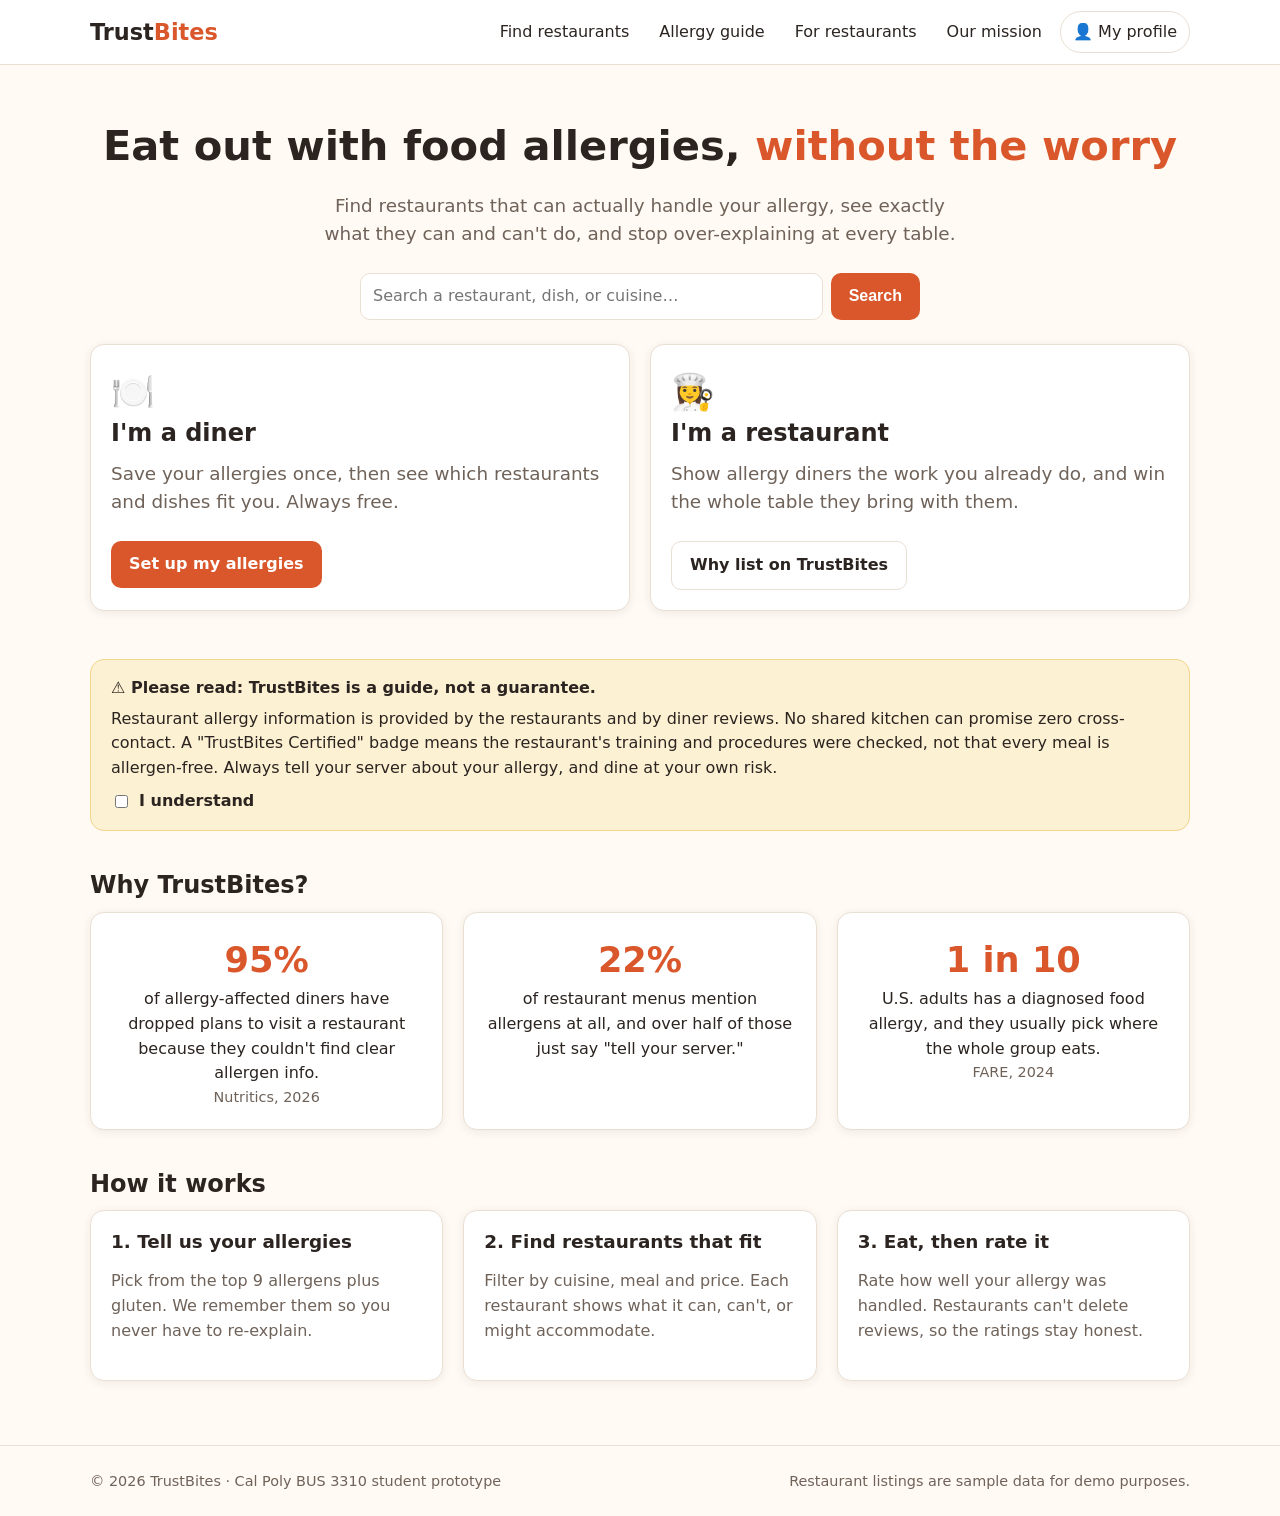
==== commit a8799806: "Rename website from TasteBites to TrustBites (6af248298faab556c485b467) Co-Authored-By: alyciawear13" ====
--- a/index.html
+++ b/index.html
@@ -3,8 +3,8 @@
 <head>
   <meta charset="UTF-8">
   <meta name="viewport" content="width=device-width, initial-scale=1.0">
-  <title>TasteBites – Eat out with food allergies, confidently</title>
-  <meta name="description" content="TasteBites connects diners who have food allergies with restaurants that can accommodate them.">
+  <title>TrustBites – Eat out with food allergies, confidently</title>
+  <meta name="description" content="TrustBites connects diners who have food allergies with restaurants that can accommodate them.">
   <link rel="stylesheet" href="css/styles.css">
 </head>
 <body>
@@ -12,7 +12,7 @@
   <!-- ===== Header (same on every page) ===== -->
   <header class="site-header">
     <div class="container">
-      <a class="logo" href="index.html">Taste<span>Bites</span></a>
+      <a class="logo" href="index.html">Trust<span>Bites</span></a>
       <button class="menu-toggle" aria-label="Open menu" aria-expanded="false">☰</button>
       <nav class="nav-links">
         <a href="find.html">Find restaurants</a>
@@ -48,7 +48,7 @@
             <div class="emoji">👩‍🍳</div>
             <h2>I'm a restaurant</h2>
             <p class="muted">Show allergy diners the work you already do, and win the whole table they bring with them.</p>
-            <span class="btn secondary">Why list on TasteBites</span>
+            <span class="btn secondary">Why list on TrustBites</span>
           </a>
         </div>
       </section>
@@ -56,10 +56,10 @@
       <!-- ===== Disclaimer (diner must tick "I understand") ===== -->
       <section>
         <div class="disclaimer" data-accept>
-          <strong>⚠️ Please read: TasteBites is a guide, not a guarantee.</strong>
+          <strong>⚠️ Please read: TrustBites is a guide, not a guarantee.</strong>
           <p style="margin: 6px 0 0">
             Restaurant allergy information is provided by the restaurants and by diner reviews.
-            No shared kitchen can promise zero cross-contact. A "TasteBites Certified" badge means the
+            No shared kitchen can promise zero cross-contact. A "TrustBites Certified" badge means the
             restaurant's training and procedures were checked, not that every meal is allergen-free.
             Always tell your server about your allergy, and dine at your own risk.
           </p>
@@ -69,7 +69,7 @@
 
       <!-- ===== Why it matters ===== -->
       <section>
-        <h2>Why TasteBites?</h2>
+        <h2>Why TrustBites?</h2>
         <div class="grid-3">
           <div class="card stat">
             <strong>95%</strong>
@@ -113,7 +113,7 @@
   <!-- ===== Footer (same on every page) ===== -->
   <footer class="site-footer">
     <div class="container">
-      <span>© 2026 TasteBites · Cal Poly BUS 3310 student prototype</span>
+      <span>© 2026 TrustBites · Cal Poly BUS 3310 student prototype</span>
       <span>Restaurant listings are sample data for demo purposes.</span>
     </div>
   </footer>
--- a/css/styles.css
+++ b/css/styles.css
@@ -1,5 +1,5 @@
 /* =========================================================
-   TasteBites – shared styles for every page
+   TrustBites – shared styles for every page
    Colors live in :root so the whole look can be changed in one place.
    ========================================================= */
 
@@ -9,7 +9,7 @@
   --ink: #2b2420;         /* main text */
   --muted: #6f6259;       /* secondary text */
   --line: #eadfd3;        /* borders */
-  --brand: #d9572b;       /* TasteBites orange */
+  --brand: #d9572b;       /* TrustBites orange */
   --brand-dark: #b4441d;
   --brand-soft: #fde8dc;
   --safe: #2f7d4f;        /* "can accommodate" green */
